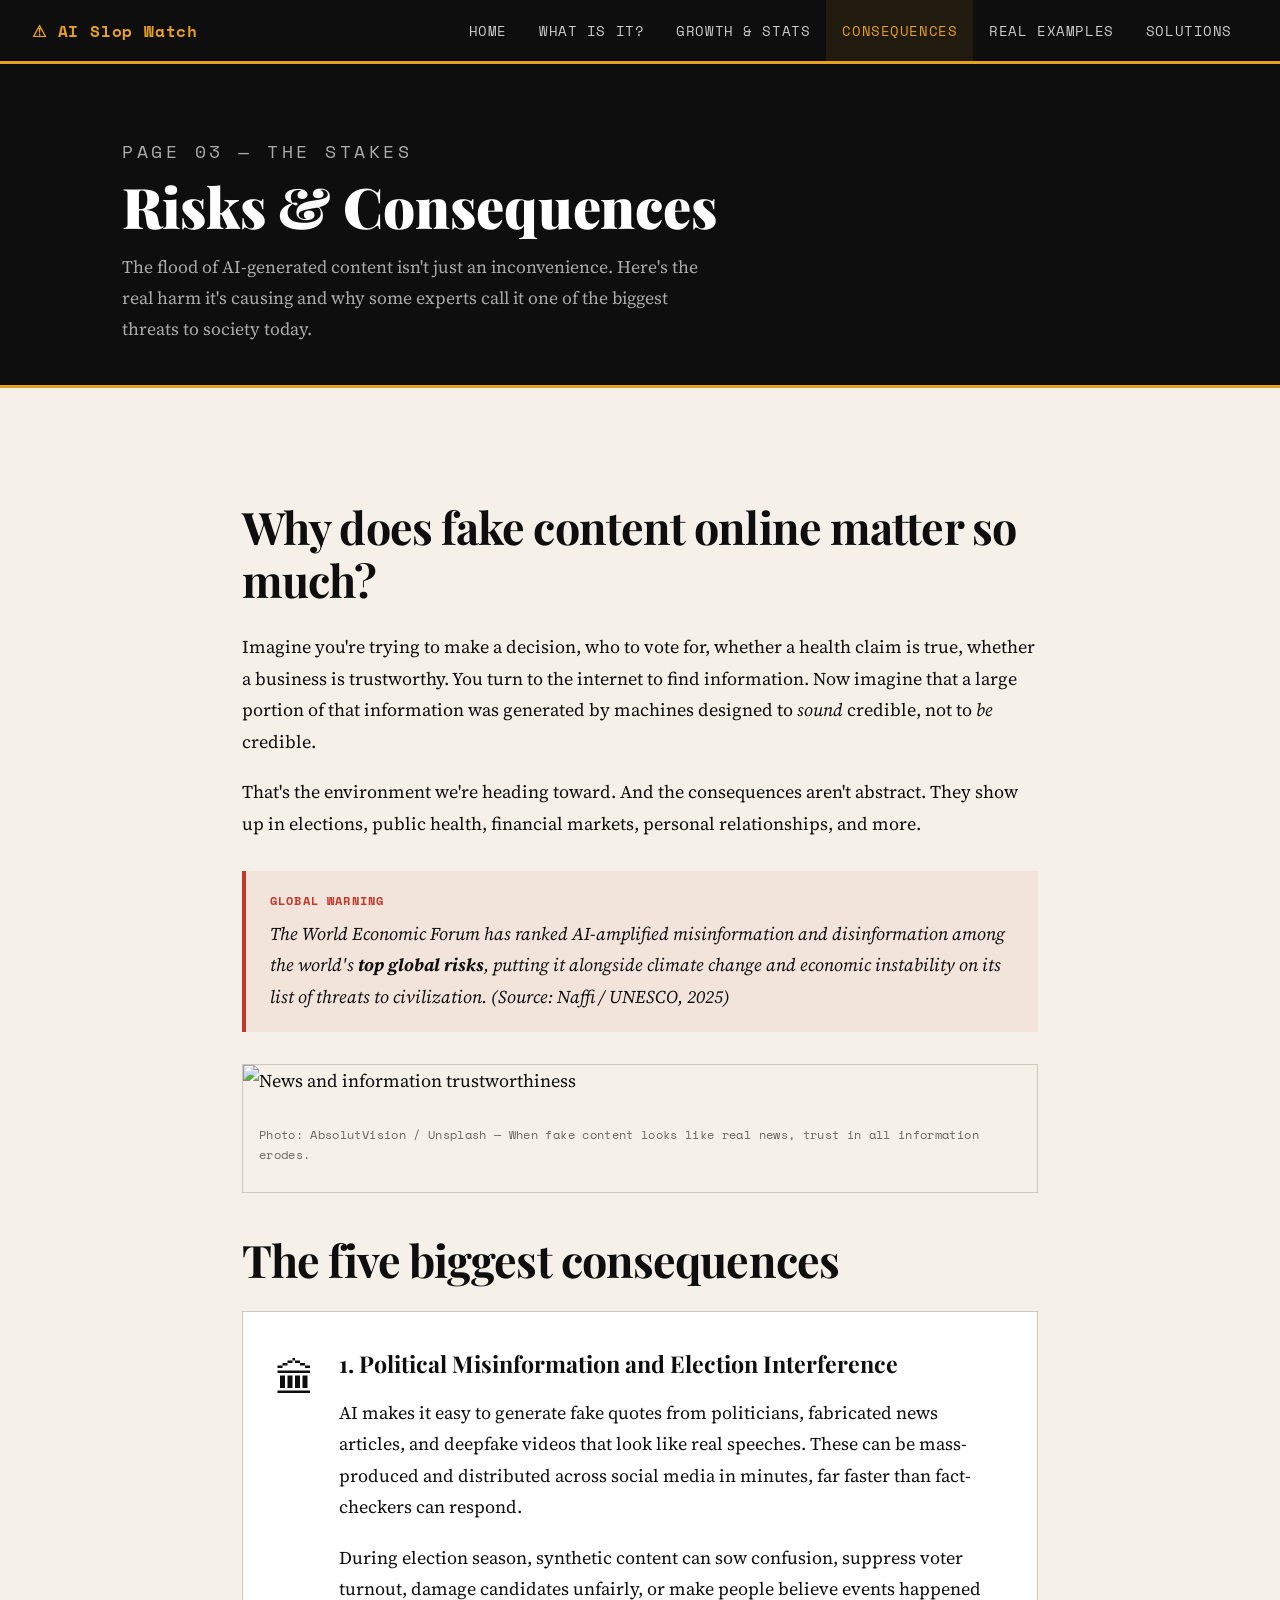
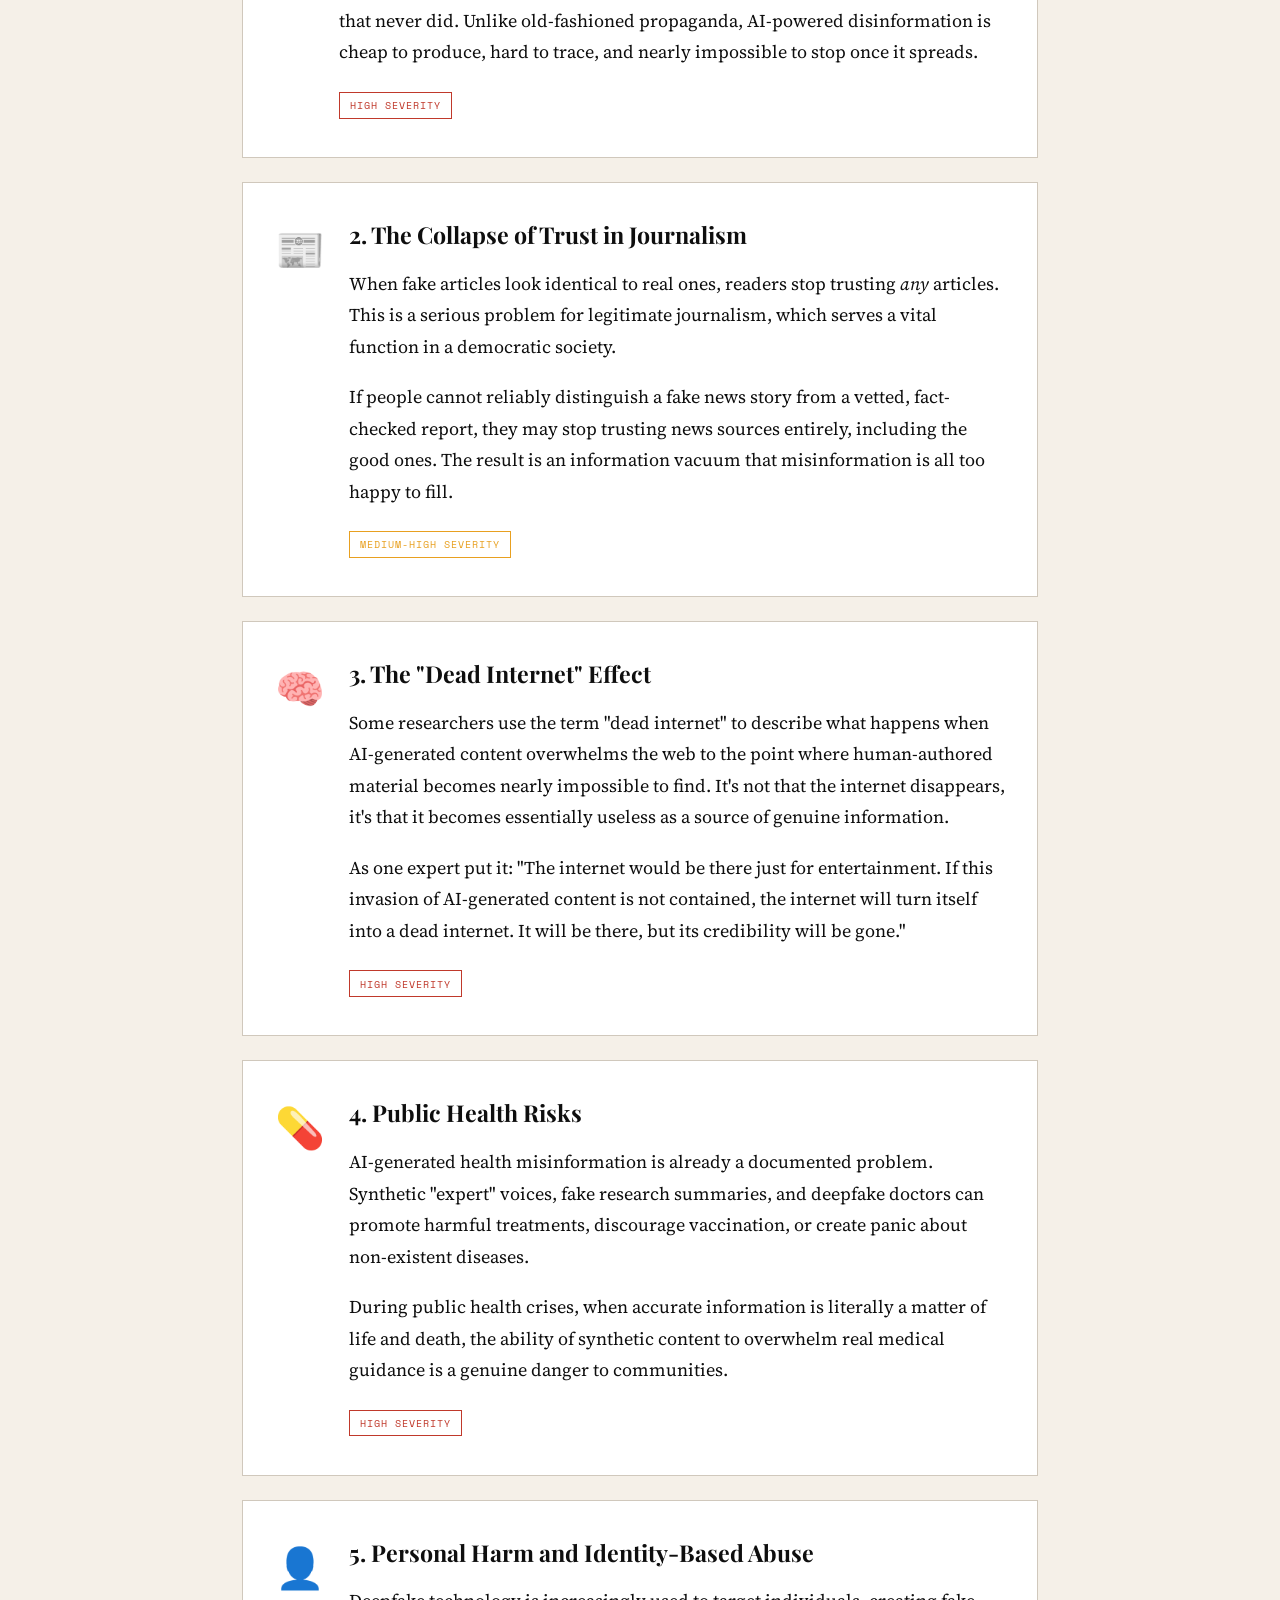
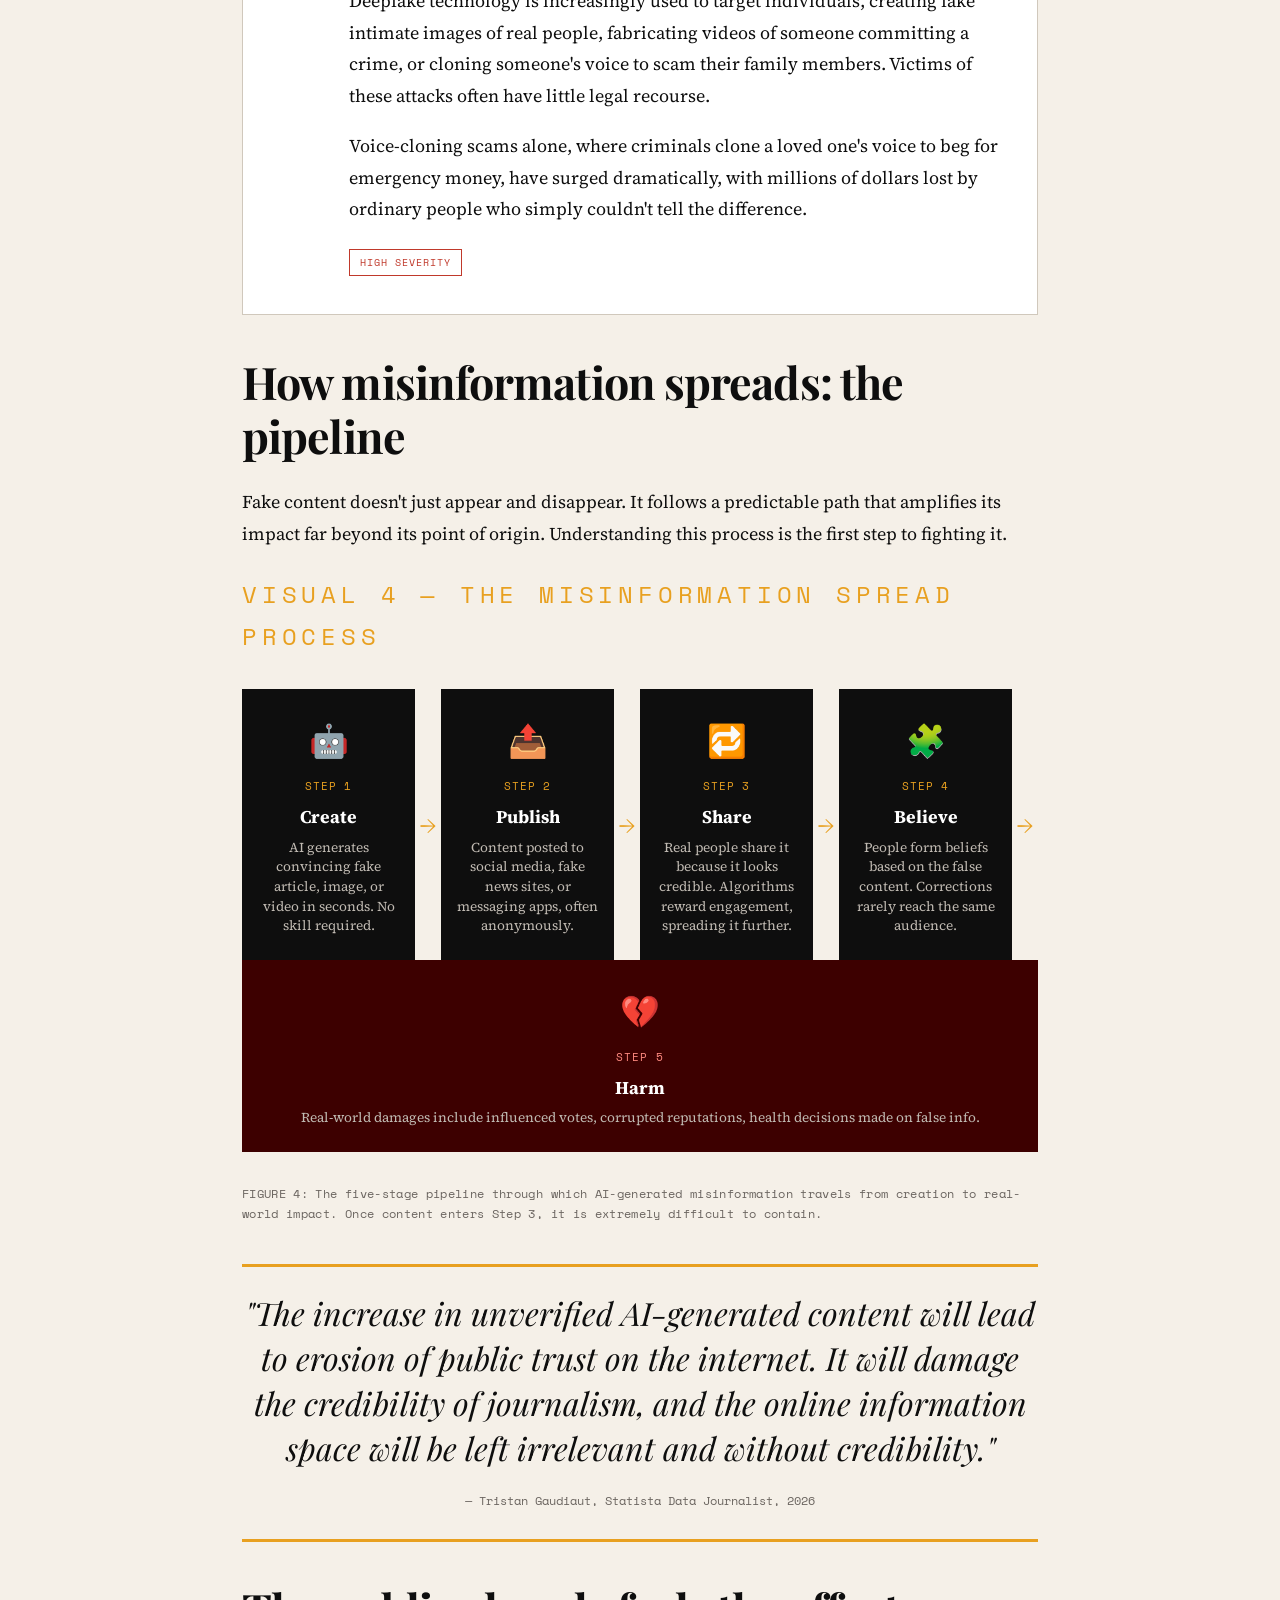
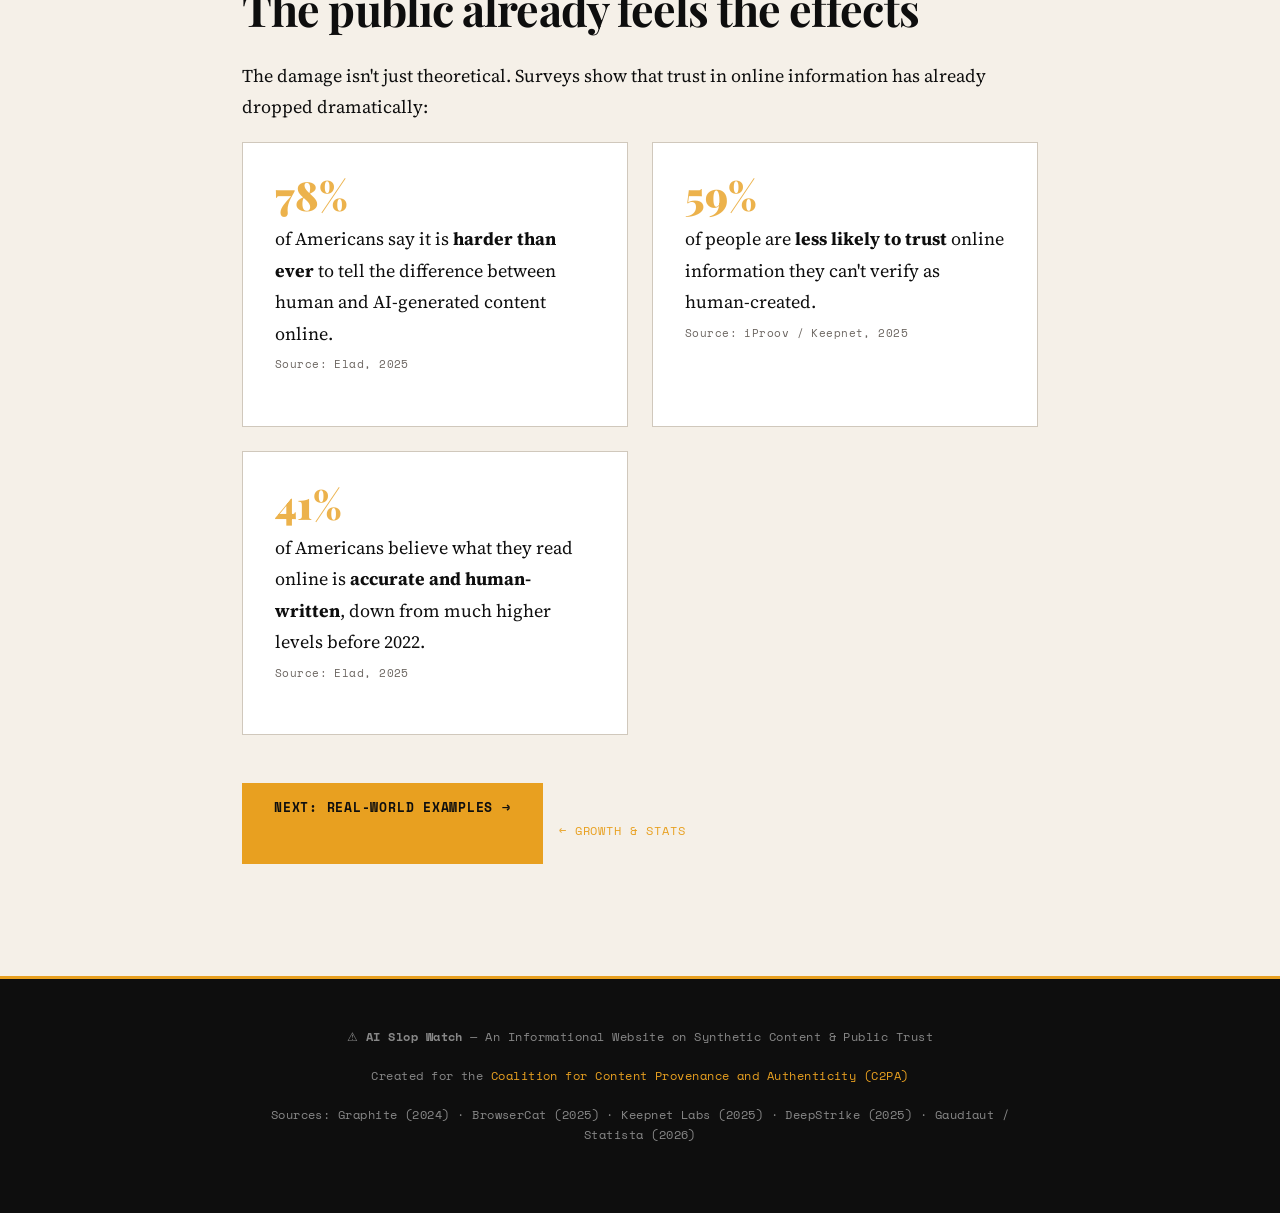
==== consequences.html @ db5af1a4 "Initial commit" ====
<!DOCTYPE html>
<html lang="en">
<head>
<meta charset="UTF-8">
<meta name="viewport" content="width=device-width, initial-scale=1.0">
<title>Risks & Consequences — AI Slop Watch</title>
<link rel="stylesheet" href="style.css">
</head>
<body>

<nav>
  <span class="nav-logo">⚠ AI Slop Watch</span>
  <ul class="nav-links" id="navLinks">
    <li><a href="index.html">Home</a></li>
    <li><a href="what-is-ai-content.html">What Is It?</a></li>
    <li><a href="growth.html">Growth & Stats</a></li>
    <li><a href="consequences.html" class="active">Consequences</a></li>
    <li><a href="examples.html">Real Examples</a></li>
    <li><a href="solutions.html">Solutions</a></li>
  </ul>
  <span class="nav-hamburger" onclick="toggleNav()">☰</span>
</nav>

<div class="page-header">
  <div class="section" style="padding-top:0; padding-bottom:0;">
    <p class="section-label">Page 03 — The Stakes</p>
    <h1>Risks &amp; Consequences</h1>
    <p>The flood of AI-generated content isn't just an inconvenience. Here's the real harm it's causing and why some experts call it one of the biggest threats to society today.</p>
  </div>
</div>

<div class="section" style="max-width:860px; margin: 3rem auto;">

  <h2 class="section-title">Why does fake content online matter so much?</h2>
  <p>Imagine you're trying to make a decision, who to vote for, whether a health claim is true, whether a business is trustworthy. You turn to the internet to find information. Now imagine that a large portion of that information was generated by machines designed to <em>sound</em> credible, not to <em>be</em> credible.</p>
  <p>That's the environment we're heading toward. And the consequences aren't abstract. They show up in elections, public health, financial markets, personal relationships, and more.</p>

  <div class="callout alert-callout">
    <strong>Global Warning</strong>
    The World Economic Forum has ranked AI-amplified misinformation and disinformation among the world's <b>top global risks</b>, putting it alongside climate change and economic instability on its list of threats to civilization. (Source: Naffi / UNESCO, 2025)
  </div>

  <div style="margin: 1.5rem 0; border: 1px solid var(--border);">
  <img src="https://images.unsplash.com/photo-1504711434969-e33886168f5c?w=1200&q=80"
       alt="News and information trustworthiness"
       style="width:100%; max-height:320px; object-fit:cover; display:block;">
  <p class="chart-caption" style="padding:0.75rem 1rem 0.5rem;">Photo: AbsolutVision / Unsplash — When fake content looks like real news, trust in all information erodes.</p>
</div>

  <!-- Consequences Cards -->
  <h2 class="section-title" style="margin-top: 2.5rem;">The five biggest consequences</h2>

  <div style="margin-top: 1.5rem;">
    <!-- 1 -->
    <div class="card" style="margin-bottom: 1.5rem;">
      <div style="display:flex; align-items:flex-start; gap:1.5rem;">
        <div style="font-size:2.5rem; flex-shrink:0;">🏛</div>
        <div>
          <h3>1. Political Misinformation and Election Interference</h3>
          <p>AI makes it easy to generate fake quotes from politicians, fabricated news articles, and deepfake videos that look like real speeches. These can be mass-produced and distributed across social media in minutes, far faster than fact-checkers can respond.</p>
          <p>During election season, synthetic content can sow confusion, suppress voter turnout, damage candidates unfairly, or make people believe events happened that never did. Unlike old-fashioned propaganda, AI-powered disinformation is cheap to produce, hard to trace, and nearly impossible to stop once it spreads.</p>
          <span class="badge badge-red">High Severity</span>
        </div>
      </div>
    </div>

    <!-- 2 -->
    <div class="card" style="margin-bottom: 1.5rem;">
      <div style="display:flex; align-items:flex-start; gap:1.5rem;">
        <div style="font-size:2.5rem; flex-shrink:0;">📰</div>
        <div>
          <h3>2. The Collapse of Trust in Journalism</h3>
          <p>When fake articles look identical to real ones, readers stop trusting <em>any</em> articles. This is a serious problem for legitimate journalism, which serves a vital function in a democratic society.</p>
          <p>If people cannot reliably distinguish a fake news story from a vetted, fact-checked report, they may stop trusting news sources entirely, including the good ones. The result is an information vacuum that misinformation is all too happy to fill.</p>
          <span class="badge badge-amber">Medium-High Severity</span>
        </div>
      </div>
    </div>

    <!-- 3 -->
    <div class="card" style="margin-bottom: 1.5rem;">
      <div style="display:flex; align-items:flex-start; gap:1.5rem;">
        <div style="font-size:2.5rem; flex-shrink:0;">🧠</div>
        <div>
          <h3>3. The "Dead Internet" Effect</h3>
          <p>Some researchers use the term "dead internet" to describe what happens when AI-generated content overwhelms the web to the point where human-authored material becomes nearly impossible to find. It's not that the internet disappears, it's that it becomes essentially useless as a source of genuine information.</p>
          <p>As one expert put it: "The internet would be there just for entertainment. If this invasion of AI-generated content is not contained, the internet will turn itself into a dead internet. It will be there, but its credibility will be gone."</p>
          <span class="badge badge-red">High Severity</span>
        </div>
      </div>
    </div>

    <!-- 4 -->
    <div class="card" style="margin-bottom: 1.5rem;">
      <div style="display:flex; align-items:flex-start; gap:1.5rem;">
        <div style="font-size:2.5rem; flex-shrink:0;">💊</div>
        <div>
          <h3>4. Public Health Risks</h3>
          <p>AI-generated health misinformation is already a documented problem. Synthetic "expert" voices, fake research summaries, and deepfake doctors can promote harmful treatments, discourage vaccination, or create panic about non-existent diseases.</p>
          <p>During public health crises, when accurate information is literally a matter of life and death, the ability of synthetic content to overwhelm real medical guidance is a genuine danger to communities.</p>
          <span class="badge badge-red">High Severity</span>
        </div>
      </div>
    </div>

    <!-- 5 -->
    <div class="card" style="margin-bottom: 1.5rem;">
      <div style="display:flex; align-items:flex-start; gap:1.5rem;">
        <div style="font-size:2.5rem; flex-shrink:0;">👤</div>
        <div>
          <h3>5. Personal Harm and Identity-Based Abuse</h3>
          <p>Deepfake technology is increasingly used to target individuals,  creating fake intimate images of real people, fabricating videos of someone committing a crime, or cloning someone's voice to scam their family members. Victims of these attacks often have little legal recourse.</p>
          <p>Voice-cloning scams alone, where criminals clone a loved one's voice to beg for emergency money, have surged dramatically, with millions of dollars lost by ordinary people who simply couldn't tell the difference.</p>
          <span class="badge badge-red">High Severity</span>
        </div>
      </div>
    </div>
  </div>

  <!-- How Misinformation Spreads -->
  <h2 class="section-title" style="margin-top: 2.5rem;">How misinformation spreads: the pipeline</h2>
  <p>Fake content doesn't just appear and disappear. It follows a predictable path that amplifies its impact far beyond its point of origin. Understanding this process is the first step to fighting it.</p>

  <p class="section-label" style="margin-top: 1.5rem;">Visual 4 — The Misinformation Spread Process</p>
  <div class="process-flow">
    <div class="process-step">
      <div class="step-icon">🤖</div>
      <div class="step-label">Step 1</div>
      <div style="font-weight:700; margin-bottom:0.3rem; color:white;">Create</div>
      <div class="step-desc">AI generates convincing fake article, image, or video in seconds. No skill required.</div>
    </div>
    <div class="process-arrow">→</div>
    <div class="process-step">
      <div class="step-icon">📤</div>
      <div class="step-label">Step 2</div>
      <div style="font-weight:700; margin-bottom:0.3rem; color:white;">Publish</div>
      <div class="step-desc">Content posted to social media, fake news sites, or messaging apps, often anonymously.</div>
    </div>
    <div class="process-arrow">→</div>
    <div class="process-step">
      <div class="step-icon">🔁</div>
      <div class="step-label">Step 3</div>
      <div style="font-weight:700; margin-bottom:0.3rem; color:white;">Share</div>
      <div class="step-desc">Real people share it because it looks credible. Algorithms reward engagement, spreading it further.</div>
    </div>
    <div class="process-arrow">→</div>
    <div class="process-step">
      <div class="step-icon">🧩</div>
      <div class="step-label">Step 4</div>
      <div style="font-weight:700; margin-bottom:0.3rem; color:white;">Believe</div>
      <div class="step-desc">People form beliefs based on the false content. Corrections rarely reach the same audience.</div>
    </div>
    <div class="process-arrow">→</div>
    <div class="process-step" style="background: #3d0000;">
      <div class="step-icon">💔</div>
      <div class="step-label" style="color:#ff8a80;">Step 5</div>
      <div style="font-weight:700; margin-bottom:0.3rem; color:white;">Harm</div>
      <div class="step-desc">Real-world damages include influenced votes, corrupted reputations, health decisions made on false info.</div>
    </div>
  </div>
  <p class="chart-caption">FIGURE 4: The five-stage pipeline through which AI-generated misinformation travels from creation to real-world impact. Once content enters Step 3, it is extremely difficult to contain.</p>

  <div class="pull-quote">
    "The increase in unverified AI-generated content will lead to erosion of public trust on the internet. It will damage the credibility of journalism, and the online information space will be left irrelevant and without credibility."
    <br><span style="font-family: 'Space Mono', monospace; font-size: 0.75rem; font-style: normal; color: var(--muted);">— Tristan Gaudiaut, Statista Data Journalist, 2026</span>
  </div>

  <h2 class="section-title">The public already feels the effects</h2>
  <p>The damage isn't just theoretical. Surveys show that trust in online information has already dropped dramatically:</p>

  <div class="card-grid" style="margin-top: 1rem;">
    <div class="card">
      <div class="card-num" style="font-size:2.5rem;">78%</div>
      <p>of Americans say it is <strong>harder than ever</strong> to tell the difference between human and AI-generated content online.</p>
      <p class="source-tag">Source: Elad, 2025</p>
    </div>
    <div class="card">
      <div class="card-num" style="font-size:2.5rem;">59%</div>
      <p>of people are <strong>less likely to trust</strong> online information they can't verify as human-created.</p>
      <p class="source-tag">Source: iProov / Keepnet, 2025</p>
    </div>
    <div class="card">
      <div class="card-num" style="font-size:2.5rem;">41%</div>
      <p>of Americans believe what they read online is <strong>accurate and human-written</strong>, down from much higher levels before 2022.</p>
      <p class="source-tag">Source: Elad, 2025</p>
    </div>
  </div>

  <div style="margin-top: 3rem; display: flex; gap: 1rem; flex-wrap: wrap;">
    <a href="examples.html" class="btn">Next: Real-World Examples →</a>
    <a href="growth.html" class="back-link" style="line-height: 2.8;">← Growth &amp; Stats</a>
  </div>

</div>

<footer>
  <div class="footer-inner">
    <p>⚠ <strong>AI Slop Watch</strong> — An Informational Website on Synthetic Content &amp; Public Trust</p>
    <p>Created for the <a href="https://c2pa.org" target="_blank">Coalition for Content Provenance and Authenticity (C2PA)</a></p>
    <p>Sources: Graphite (2024) · BrowserCat (2025) · Keepnet Labs (2025) · DeepStrike (2025) · Gaudiaut / Statista (2026)</p>
  </div>
</footer>

<script>
function toggleNav() {
  document.getElementById('navLinks').classList.toggle('open');
}
</script>

</body>
</html>
---- style.css ----
@import url('https://fonts.googleapis.com/css2?family=Playfair+Display:wght@700;900&family=Source+Serif+4:ital,wght@0,300;0,400;0,600;1,400&family=Space+Mono:wght@400;700&display=swap');

/* ── Variables ── */
:root {
  --ink: #0e0e0e;
  --paper: #f5f0e8;
  --amber: #e8a020;
  --amber-light: #ffc84a;
  --red-alert: #c0392b;
  --muted: #6b6560;
  --border: #d0c8bc;
  --white: #ffffff;
  --card-bg: #1a1814;
  --section-alt: #f0ebe0;
  --nav-bg: #0e0e0e;
}

/* ── Reset ── */
*, *::before, *::after { box-sizing: border-box; margin: 0; padding: 0; }
html { scroll-behavior: smooth; }
body {
  font-family: 'Source Serif 4', Georgia, serif;
  font-size: 18px;
  line-height: 1.75;
  background: var(--paper);
  color: var(--ink);
}
img { max-width: 100%; display: block; }
a { color: var(--amber); text-decoration: none; }
a:hover { text-decoration: underline; }

/* ── Navigation ── */
nav {
  background: var(--nav-bg);
  position: sticky;
  top: 0;
  z-index: 100;
  padding: 0 2rem;
  display: flex;
  align-items: center;
  justify-content: space-between;
  height: 64px;
  border-bottom: 3px solid var(--amber);
}
.nav-logo {
  font-family: 'Space Mono', monospace;
  font-size: 1rem;
  font-weight: 700;
  color: var(--amber);
  letter-spacing: 0.05em;
  white-space: nowrap;
}
.nav-links {
  display: flex;
  gap: 0;
  list-style: none;
}
.nav-links a {
  display: block;
  color: #ccc;
  font-family: 'Space Mono', monospace;
  font-size: 0.9rem;
  letter-spacing: 0.04em;
  text-transform: uppercase;
  padding: 0 1rem;
  height: 64px;
  line-height: 64px;
  transition: color 0.2s, background 0.2s;
}
.nav-links a:hover, .nav-links a.active {
  color: var(--amber);
  background: rgba(232,160,32,0.08);
  text-decoration: none;
}
.nav-hamburger { display: none; cursor: pointer; color: var(--amber); font-size: 1.5rem; }

/* ── Hero ── */
.hero {
  background: var(--ink);
  color: var(--white);
  padding: 5rem 2rem 4rem;
  text-align: center;
  position: relative;
  overflow: hidden;
}
.hero::before {
  content: '';
  position: absolute; inset: 0;
  background: repeating-linear-gradient(
    0deg,
    transparent,
    transparent 2px,
    rgba(232,160,32,0.04) 2px,
    rgba(232,160,32,0.04) 4px
  );
  pointer-events: none;
}
.hero-eyebrow {
  font-family: 'Space Mono', monospace;
  font-size: 0.9rem;
  letter-spacing: 0.2em;
  text-transform: uppercase;
  color: var(--amber);
  margin-bottom: 1.5rem;
}
.hero h1 {
  font-family: 'Playfair Display', serif;
  font-size: clamp(2.8rem, 7vw, 5.5rem);
  font-weight: 900;
  line-height: 1.05;
  letter-spacing: -0.02em;
  margin-bottom: 1.5rem;
}
.hero h1 em { color: var(--amber); font-style: italic; }
.hero-sub {
  font-size: 1.15rem;
  color: #c0bab2;
  max-width: 640px;
  margin: 0 auto 2.5rem;
  line-height: 1.65;
}
.btn {
  display: inline-block;
  background: var(--amber);
  color: var(--ink);
  font-family: 'Space Mono', monospace;
  font-size: 0.8rem;
  font-weight: 700;
  letter-spacing: 0.06em;
  text-transform: uppercase;
  padding: 0.85rem 2rem;
  border: none;
  cursor: pointer;
  transition: background 0.2s, transform 0.15s;
}
.btn:hover { background: var(--amber-light); transform: translateY(-2px); text-decoration: none; }
.btn-ghost {
  background: transparent;
  border: 2px solid var(--amber);
  color: var(--amber);
  margin-left: 1rem;
}
.btn-ghost:hover { background: var(--amber); color: var(--ink); }

/* ── Stat Bar ── */
.stat-bar {
  background: var(--card-bg);
  color: var(--white);
  display: grid;
  grid-template-columns: repeat(3, 1fr);
  border-top: 1px solid #333;
}
.stat-item {
  padding: 2rem 1.5rem;
  text-align: center;
  border-right: 1px solid #333;
}
.stat-item:last-child { border-right: none; }
.stat-number {
  font-family: 'Playfair Display', serif;
  font-size: clamp(2rem, 4vw, 3rem);
  font-weight: 900;
  color: var(--amber);
  line-height: 1;
  margin-bottom: 0.4rem;
}
.stat-label {
  font-family: 'Space Mono', monospace;
  font-size: 0.7rem;
  letter-spacing: 0.08em;
  text-transform: uppercase;
  color: #fffcfc;
}

/* ── Page Sections ── */
.section { padding: 4rem 2rem; max-width: 1100px; margin: 0 auto; }
.section-alt { background: var(--section-alt); }
.section-dark { background: var(--ink); color: var(--white); padding: 4rem 2rem; }
.section-dark .section { color: var(--white); }

.section-label {
  font-family: 'Space Mono', monospace;
  font-size: 1.5rem;
  letter-spacing: 0.2em;
  text-transform: uppercase;
  color: var(--amber);
  margin-bottom: 0.75rem;
}
h2.section-title {
  font-family: 'Playfair Display', serif;
  font-size: clamp(1.8rem, 3.5vw, 2.8rem);
  font-weight: 700;
  line-height: 1.2;
  margin-bottom: 1.5rem;
  letter-spacing: -0.02em;
}
h3 {
  font-family: 'Playfair Display', serif;
  font-size: 1.45rem;
  font-weight: 700;
  margin-bottom: 0.75rem;
}
p { margin-bottom: 1.2rem; }

/* ── Callout Box ── */
.callout {
  border-left: 4px solid var(--amber);
  background: rgba(232,160,32,0.08);
  padding: 1.25rem 1.5rem;
  margin: 2rem 0;
  font-style: italic;
}
.callout strong {
  display: block;
  font-family: 'Space Mono', monospace;
  font-style: normal;
  font-size: 0.72rem;
  letter-spacing: 0.1em;
  text-transform: uppercase;
  color: var(--amber);
  margin-bottom: 0.4rem;
}
.alert-callout {
  border-left-color: var(--red-alert);
  background: rgba(192,57,43,0.07);
}
.alert-callout strong { color: var(--red-alert); }

/* ── Cards ── */
.card-grid {
  display: grid;
  grid-template-columns: repeat(auto-fit, minmax(280px, 1fr));
  gap: 1.5rem;
  margin-top: 2rem;
}
.card {
  background: var(--white);
  border: 1px solid var(--border);
  padding: 2rem;
  position: relative;
}
.card-dark {
  background: #1a1814;
  border-color: #333;
  color: var(--white);
}
.card-num {
  font-family: 'Playfair Display', serif;
  font-size: 3.5rem;
  font-weight: 900;
  color: var(--amber);
  line-height: 1;
  margin-bottom: 0.5rem;
  opacity: 0.8;
}

/* ── Chart Container ── */
.chart-wrapper {
  background: var(--white);
  border: 1px solid var(--border);
  padding: 2rem;
  margin: 2rem 0;
}
.chart-wrapper canvas { max-height: 380px; }
.chart-caption {
  font-family: 'Space Mono', monospace;
  font-size: 0.72rem;
  color: var(--muted);
  margin-top: 1rem;
  letter-spacing: 0.03em;
}

/* ── Comparison Table ── */
.compare-table {
  width: 100%;
  border-collapse: collapse;
  margin: 2rem 0;
  font-size: 0.95rem;
}
.compare-table th {
  font-family: 'Space Mono', monospace;
  font-size: 0.75rem;
  letter-spacing: 0.1em;
  text-transform: uppercase;
  padding: 1rem;
  text-align: left;
  border-bottom: 3px solid var(--amber);
}
.compare-table th.col-ai { color: var(--red-alert); }
.compare-table th.col-human { color: #2e7d32; }
.compare-table td {
  padding: 0.9rem 1rem;
  border-bottom: 1px solid var(--border);
  vertical-align: top;
}
.compare-table tr:nth-child(even) td { background: var(--section-alt); }

/* ── Process Diagram ── */
.process-flow {
  display: flex;
  flex-wrap: wrap;
  align-items: center;
  gap: 0;
  margin: 2rem 0;
}
.process-step {
  flex: 1;
  min-width: 140px;
  background: var(--ink);
  color: var(--white);
  padding: 1.5rem 1rem;
  text-align: center;
  position: relative;
}
.process-step:nth-child(odd) { background: var(--ink); }
.process-step:nth-child(even) { background: #2a2520; }
.step-icon { font-size: 2rem; margin-bottom: 0.5rem; }
.step-label {
  font-family: 'Space Mono', monospace;
  font-size: 0.68rem;
  letter-spacing: 0.08em;
  text-transform: uppercase;
  color: var(--amber);
  margin-bottom: 0.3rem;
}
.step-desc { font-size: 0.85rem; color: #c0bab2; line-height: 1.45; }
.process-arrow {
  color: var(--amber);
  font-size: 1.5rem;
  padding: 0 0.3rem;
  flex-shrink: 0;
}

/* ── Page Header (interior pages) ── */
.page-header {
  background: var(--ink);
  color: var(--white);
  padding: 3.5rem 2rem 2.5rem;
  border-bottom: 3px solid var(--amber);
}
.page-header .section-label { margin-bottom: 0.5rem; }
.page-header h1 {
  font-family: 'Playfair Display', serif;
  font-size: clamp(2rem, 5vw, 3.5rem);
  font-weight: 900;
  line-height: 1.1;
}
.page-header p {
  color: #aaa;
  font-size: 1.1rem;
  max-width: 600px;
  margin: 1rem 0 0;
}

/* ── Footer ── */
footer {
  background: var(--ink);
  color: #888;
  padding: 3rem 2rem;
  text-align: center;
  font-family: 'Space Mono', monospace;
  font-size: 0.72rem;
  letter-spacing: 0.04em;
  border-top: 3px solid var(--amber);
}
footer a { color: var(--amber); }
footer .footer-inner { max-width: 800px; margin: 0 auto; }
footer p + p { margin-top: 0.75rem; }

/* ── Source Tag ── */
.source-tag {
  font-family: 'Space Mono', monospace;
  font-size: 0.68rem;
  color: var(--muted);
  letter-spacing: 0.04em;
  margin-top: -0.8rem;
  margin-bottom: 1.2rem;
}

/* ── Two-col layout ── */
.two-col { display: grid; grid-template-columns: 1fr 1fr; gap: 3rem; align-items: start; }
.two-col-60 { display: grid; grid-template-columns: 3fr 2fr; gap: 3rem; align-items: start; }

/* ── Pull Quote ── */
.pull-quote {
  font-family: 'Playfair Display', serif;
  font-size: clamp(1.4rem, 3vw, 2rem);
  font-style: italic;
  line-height: 1.4;
  color: var(--ink);
  border-top: 3px solid var(--amber);
  border-bottom: 3px solid var(--amber);
  padding: 1.5rem 0;
  margin: 2.5rem 0;
  text-align: center;
}

/* ── Badge / Tag ── */
.badge {
  display: inline-block;
  font-family: 'Space Mono', monospace;
  font-size: 0.65rem;
  letter-spacing: 0.1em;
  text-transform: uppercase;
  padding: 0.2rem 0.6rem;
  border: 1px solid;
  margin-right: 0.4rem;
  margin-bottom: 0.4rem;
}
.badge-amber { border-color: var(--amber); color: var(--amber); }
.badge-red { border-color: var(--red-alert); color: var(--red-alert); }

/* ── Number list ── */
.numbered-list { list-style: none; counter-reset: steps; }
.numbered-list li {
  counter-increment: steps;
  padding: 1rem 0 1rem 3.5rem;
  border-bottom: 1px solid var(--border);
  position: relative;
}
.numbered-list li::before {
  content: counter(steps, decimal-leading-zero);
  position: absolute;
  left: 0;
  top: 1rem;
  font-family: 'Playfair Display', serif;
  font-size: 1.5rem;
  font-weight: 900;
  color: var(--amber);
  line-height: 1;
}

/* ── Back to top ── */
.back-link {
  font-family: 'Space Mono', monospace;
  font-size: 0.72rem;
  letter-spacing: 0.08em;
  text-transform: uppercase;
  display: inline-block;
  margin: 2rem 0 1rem;
}

/* ── Responsive ── */
@media (max-width: 768px) {
  .nav-links { display: none; flex-direction: column; position: absolute; top: 64px; left: 0; right: 0; background: var(--nav-bg); padding: 1rem 0; }
  .nav-links.open { display: flex; }
  .nav-links a { height: auto; line-height: 2.5; padding: 0 1.5rem; }
  .nav-hamburger { display: block; }
  .stat-bar { grid-template-columns: 1fr; }
  .stat-item { border-right: none; border-bottom: 1px solid #333; }
  .two-col, .two-col-60 { grid-template-columns: 1fr; }
  .process-flow { flex-direction: column; }
  .process-arrow { transform: rotate(90deg); }
  .hero { padding: 3rem 1.5rem 2.5rem; }
  .btn-ghost { margin-left: 0; margin-top: 0.75rem; }
}
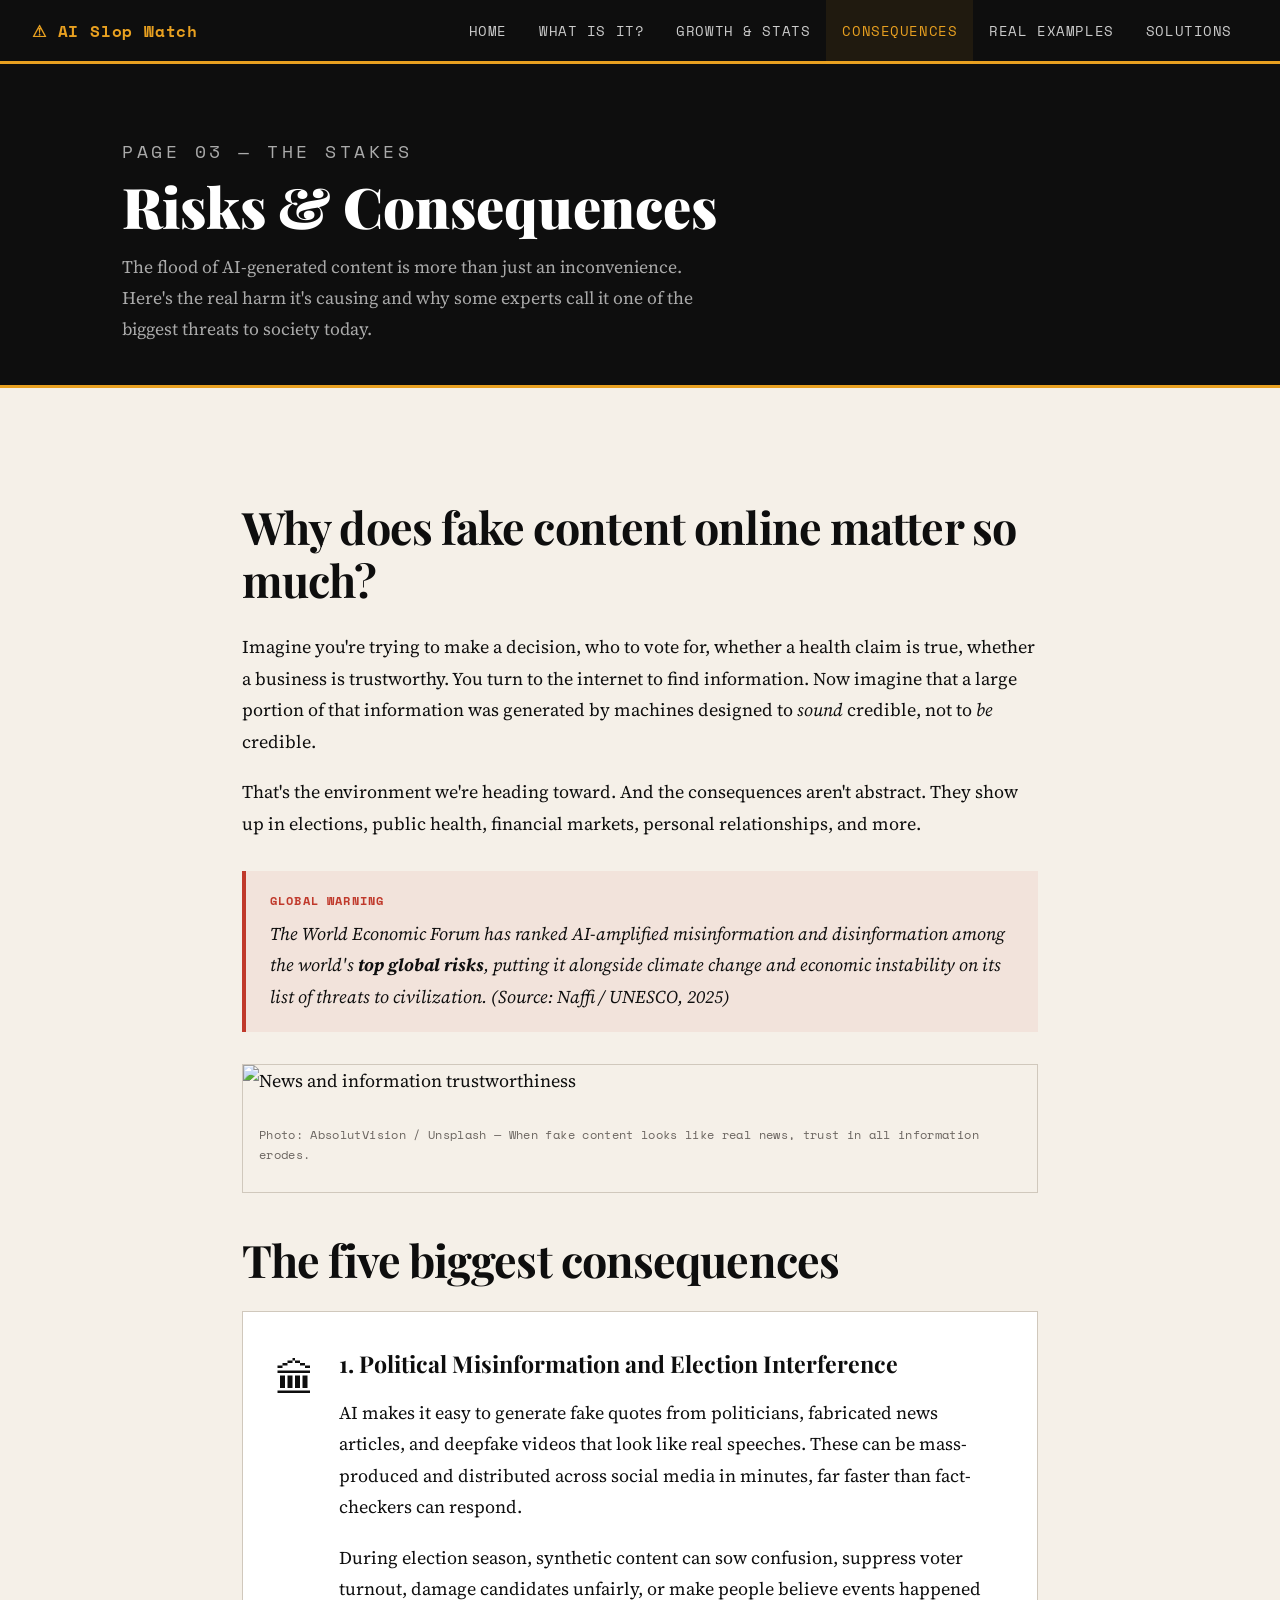
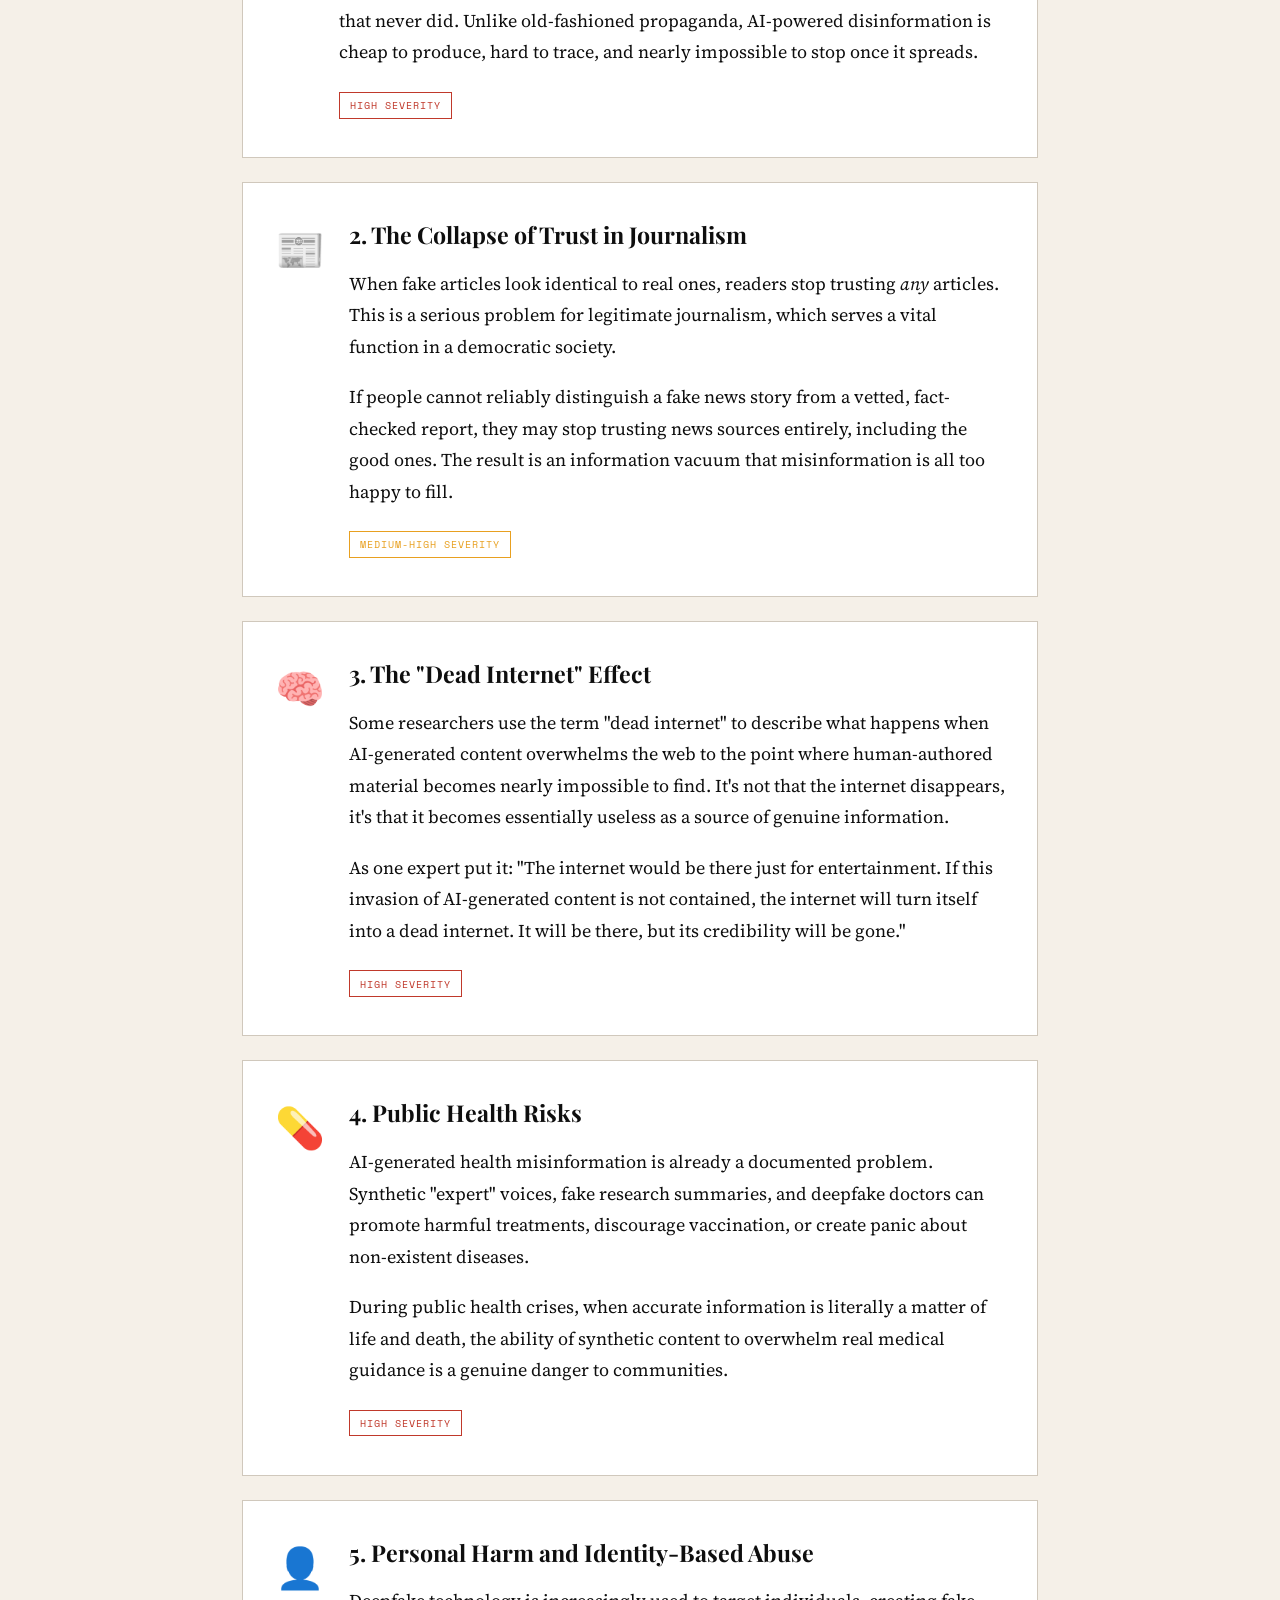
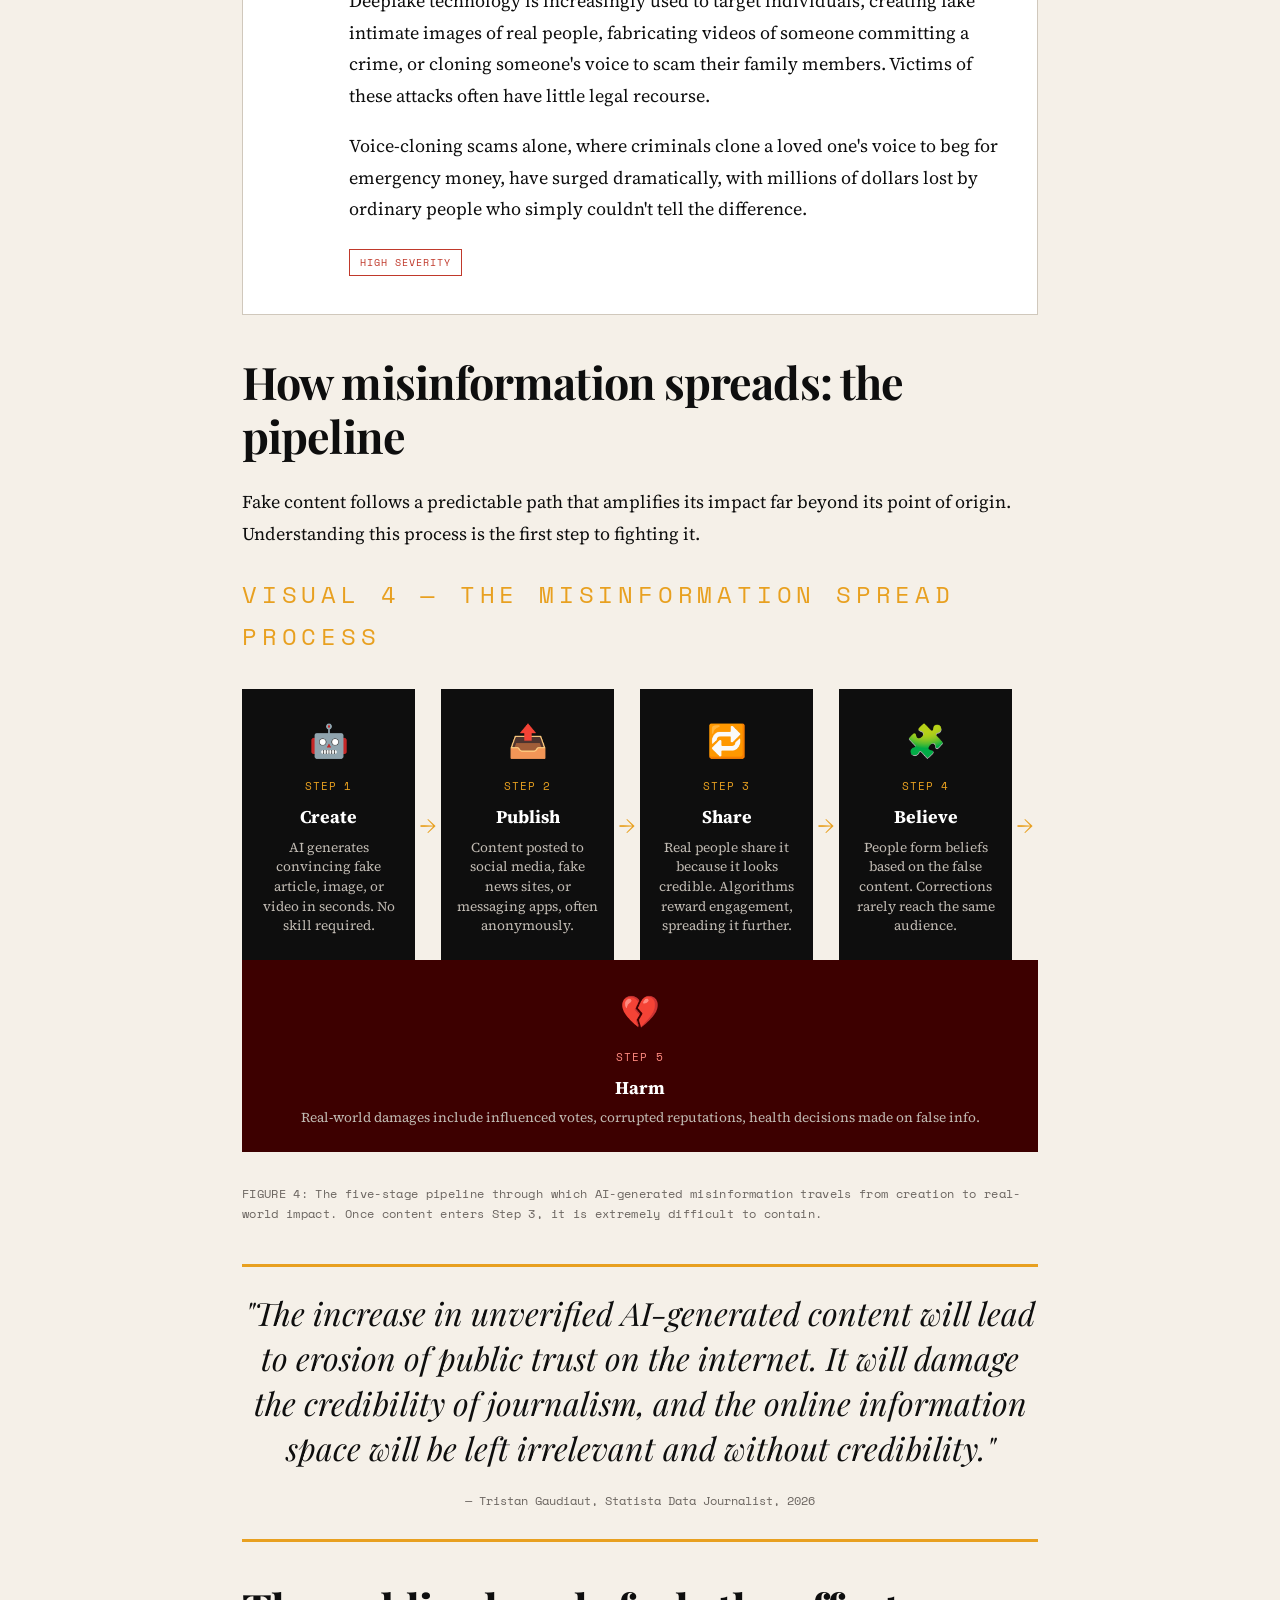
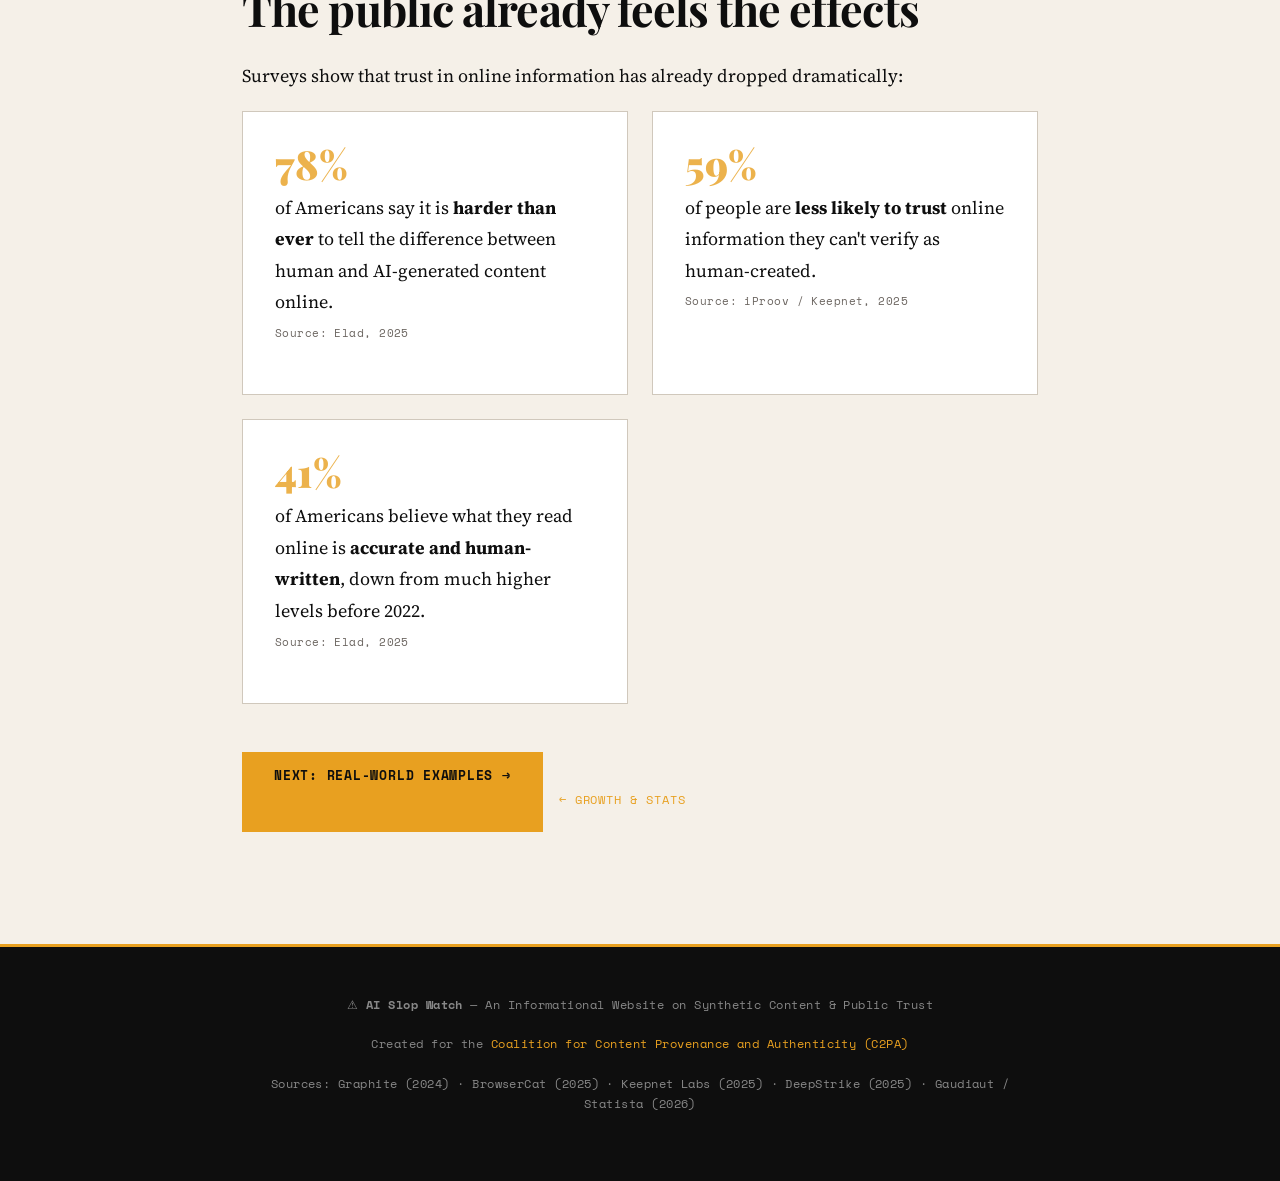
==== commit d1972a0f: "Correct Grammar" ====
--- a/consequences.html
+++ b/consequences.html
@@ -25,7 +25,7 @@
   <div class="section" style="padding-top:0; padding-bottom:0;">
     <p class="section-label">Page 03 — The Stakes</p>
     <h1>Risks &amp; Consequences</h1>
-    <p>The flood of AI-generated content isn't just an inconvenience. Here's the real harm it's causing and why some experts call it one of the biggest threats to society today.</p>
+    <p>The flood of AI-generated content is more than just an inconvenience. Here's the real harm it's causing and why some experts call it one of the biggest threats to society today.</p>
   </div>
 </div>
 
@@ -119,7 +119,7 @@
 
   <!-- How Misinformation Spreads -->
   <h2 class="section-title" style="margin-top: 2.5rem;">How misinformation spreads: the pipeline</h2>
-  <p>Fake content doesn't just appear and disappear. It follows a predictable path that amplifies its impact far beyond its point of origin. Understanding this process is the first step to fighting it.</p>
+  <p>Fake content follows a predictable path that amplifies its impact far beyond its point of origin. Understanding this process is the first step to fighting it.</p>
 
   <p class="section-label" style="margin-top: 1.5rem;">Visual 4 — The Misinformation Spread Process</p>
   <div class="process-flow">
@@ -166,7 +166,7 @@
   </div>
 
   <h2 class="section-title">The public already feels the effects</h2>
-  <p>The damage isn't just theoretical. Surveys show that trust in online information has already dropped dramatically:</p>
+  <p>Surveys show that trust in online information has already dropped dramatically:</p>
 
   <div class="card-grid" style="margin-top: 1rem;">
     <div class="card">
